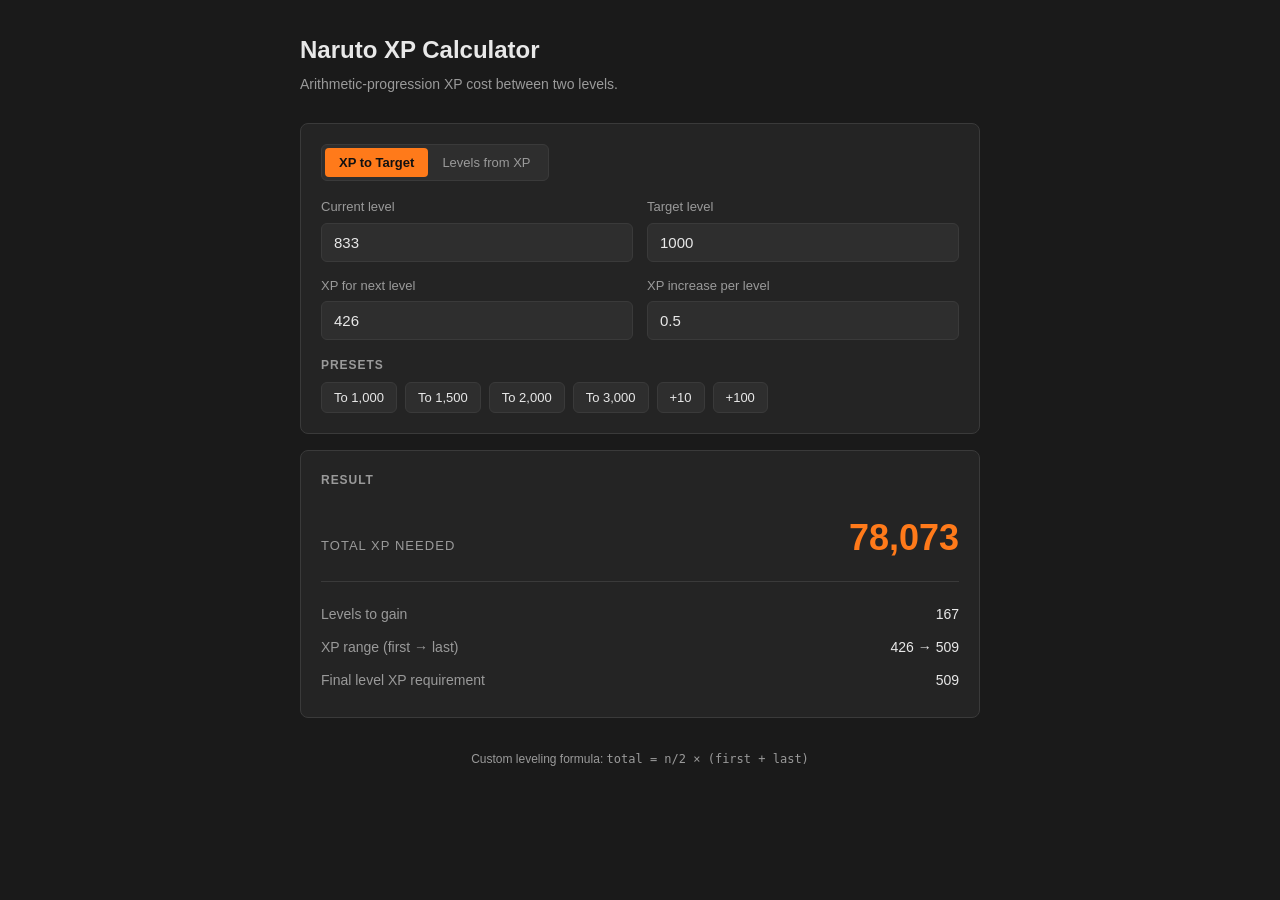
==== index.html @ 1e973842 "Initial commit: Naruto XP calculator" ====
<!DOCTYPE html>
<html lang="en">
<head>
  <meta charset="UTF-8">
  <meta name="viewport" content="width=device-width, initial-scale=1.0">
  <title>Naruto XP Calculator</title>
  <style>
    :root {
      --bg: #1a1a1a;
      --panel: #242424;
      --panel-2: #2e2e2e;
      --text: #e8e8e8;
      --muted: #9a9a9a;
      --accent: #ff7a1a;
      --border: #3a3a3a;
    }

    * { box-sizing: border-box; }

    html, body {
      margin: 0;
      padding: 0;
      background: var(--bg);
      color: var(--text);
      font-family: -apple-system, BlinkMacSystemFont, "Segoe UI", Roboto, sans-serif;
      line-height: 1.5;
    }

    .container {
      max-width: 720px;
      margin: 0 auto;
      padding: 32px 20px 64px;
    }

    header {
      margin-bottom: 28px;
    }

    h1 {
      margin: 0 0 6px;
      font-size: 24px;
      font-weight: 600;
    }

    .subtitle {
      color: var(--muted);
      font-size: 14px;
      margin: 0;
    }

    .card {
      background: var(--panel);
      border: 1px solid var(--border);
      border-radius: 8px;
      padding: 20px;
      margin-bottom: 16px;
    }

    .section-title {
      font-size: 12px;
      font-weight: 600;
      letter-spacing: 0.08em;
      text-transform: uppercase;
      color: var(--muted);
      margin: 0 0 14px;
    }

    .grid {
      display: grid;
      grid-template-columns: 1fr 1fr;
      gap: 14px;
    }

    .field {
      display: flex;
      flex-direction: column;
    }

    .field label {
      font-size: 13px;
      color: var(--muted);
      margin-bottom: 6px;
    }

    input[type="number"] {
      background: var(--panel-2);
      color: var(--text);
      border: 1px solid var(--border);
      border-radius: 6px;
      padding: 10px 12px;
      font-size: 15px;
      font-family: inherit;
      outline: none;
      transition: border-color 0.15s;
    }

    input[type="number"]:focus {
      border-color: var(--accent);
    }

    input[type="number"]::-webkit-outer-spin-button,
    input[type="number"]::-webkit-inner-spin-button {
      -webkit-appearance: none;
      margin: 0;
    }

    input[type="number"] {
      -moz-appearance: textfield;
    }

    .total-row {
      display: flex;
      justify-content: space-between;
      align-items: baseline;
      padding: 8px 0 16px;
      border-bottom: 1px solid var(--border);
      margin-bottom: 16px;
    }

    .total-label {
      color: var(--muted);
      font-size: 13px;
      text-transform: uppercase;
      letter-spacing: 0.08em;
    }

    .total-value {
      font-size: 36px;
      font-weight: 700;
      color: var(--accent);
      font-variant-numeric: tabular-nums;
    }

    .detail-row {
      display: flex;
      justify-content: space-between;
      padding: 6px 0;
      font-size: 14px;
    }

    .detail-label {
      color: var(--muted);
    }

    .detail-value {
      font-variant-numeric: tabular-nums;
      font-weight: 500;
    }

    .presets {
      display: flex;
      flex-wrap: wrap;
      gap: 8px;
      margin-top: 4px;
    }

    .preset-btn {
      background: var(--panel-2);
      color: var(--text);
      border: 1px solid var(--border);
      border-radius: 6px;
      padding: 7px 12px;
      font-size: 13px;
      cursor: pointer;
      font-family: inherit;
      transition: border-color 0.15s, background 0.15s;
    }

    .preset-btn:hover {
      border-color: var(--accent);
    }

    .mode-toggle {
      display: inline-flex;
      background: var(--panel-2);
      border: 1px solid var(--border);
      border-radius: 6px;
      padding: 3px;
      margin-bottom: 16px;
    }

    .mode-btn {
      background: transparent;
      color: var(--muted);
      border: none;
      padding: 7px 14px;
      font-size: 13px;
      cursor: pointer;
      border-radius: 4px;
      font-family: inherit;
    }

    .mode-btn.active {
      background: var(--accent);
      color: #111;
      font-weight: 600;
    }

    footer {
      text-align: center;
      color: var(--muted);
      font-size: 12px;
      margin-top: 32px;
    }

    @media (max-width: 520px) {
      .grid { grid-template-columns: 1fr; }
      .total-value { font-size: 28px; }
      h1 { font-size: 20px; }
    }
  </style>
</head>
<body>
  <div class="container">
    <header>
      <h1>Naruto XP Calculator</h1>
      <p class="subtitle">Arithmetic-progression XP cost between two levels.</p>
    </header>

    <div class="card">
      <div class="mode-toggle" role="tablist">
        <button class="mode-btn active" data-mode="forward" type="button">XP to Target</button>
        <button class="mode-btn" data-mode="reverse" type="button">Levels from XP</button>
      </div>

      <div class="grid">
        <div class="field">
          <label for="current">Current level</label>
          <input type="number" id="current" value="833" min="0" step="1">
        </div>
        <div class="field" id="targetField">
          <label for="target">Target level</label>
          <input type="number" id="target" value="1000" min="0" step="1">
        </div>
        <div class="field" id="xpBudgetField" style="display:none;">
          <label for="xpBudget">Available XP</label>
          <input type="number" id="xpBudget" value="63308" min="0" step="1">
        </div>
        <div class="field">
          <label for="nextXp">XP for next level</label>
          <input type="number" id="nextXp" value="426" min="0" step="0.5">
        </div>
        <div class="field">
          <label for="increase">XP increase per level</label>
          <input type="number" id="increase" value="0.5" step="0.1">
        </div>
      </div>

      <div style="margin-top:16px;">
        <div class="section-title" style="margin-bottom:8px;">Presets</div>
        <div class="presets" id="presets">
          <button class="preset-btn" data-target="1000" type="button">To 1,000</button>
          <button class="preset-btn" data-target="1500" type="button">To 1,500</button>
          <button class="preset-btn" data-target="2000" type="button">To 2,000</button>
          <button class="preset-btn" data-target="3000" type="button">To 3,000</button>
          <button class="preset-btn" data-delta="10" type="button">+10</button>
          <button class="preset-btn" data-delta="100" type="button">+100</button>
        </div>
      </div>
    </div>

    <div class="card">
      <div class="section-title">Result</div>
      <div class="total-row">
        <span class="total-label" id="totalLabel">Total XP Needed</span>
        <span class="total-value" id="total">0</span>
      </div>
      <div class="detail-row">
        <span class="detail-label">Levels to gain</span>
        <span class="detail-value" id="levels">0</span>
      </div>
      <div class="detail-row">
        <span class="detail-label">XP range (first → last)</span>
        <span class="detail-value" id="range">—</span>
      </div>
      <div class="detail-row">
        <span class="detail-label">Final level XP requirement</span>
        <span class="detail-value" id="final">0</span>
      </div>
      <div class="detail-row" id="reachedRow" style="display:none;">
        <span class="detail-label">Level reached</span>
        <span class="detail-value" id="reached">—</span>
      </div>
      <div class="detail-row" id="leftoverRow" style="display:none;">
        <span class="detail-label">Leftover XP</span>
        <span class="detail-value" id="leftover">0</span>
      </div>
    </div>

    <footer>Custom leveling formula: <code>total = n/2 × (first + last)</code></footer>
  </div>

  <script>
    const $ = (id) => document.getElementById(id);
    const fields = ['current','target','nextXp','increase','xpBudget'];
    const STORAGE_KEY = 'naruto-xp-calc-v1';

    let mode = 'forward';

    const fmt = (n, decimals = 0) => {
      if (!isFinite(n)) return '—';
      return Number(n).toLocaleString(undefined, {
        minimumFractionDigits: decimals,
        maximumFractionDigits: decimals
      });
    };

    const fmtXp = (n) => {
      const rounded = Math.round(n * 10) / 10;
      const decimals = Number.isInteger(rounded) ? 0 : 1;
      return fmt(rounded, decimals);
    };

    function calcForward() {
      const current = parseFloat($('current').value);
      const target = parseFloat($('target').value);
      const nextXp = parseFloat($('nextXp').value);
      const inc = parseFloat($('increase').value);

      const levels = Math.floor(target - current);
      if (!isFinite(levels) || levels <= 0 || !isFinite(nextXp) || !isFinite(inc)) {
        $('total').textContent = '0';
        $('levels').textContent = '0';
        $('range').textContent = '—';
        $('final').textContent = '0';
        return;
      }

      const first = nextXp;
      const last = nextXp + (levels - 1) * inc;
      const total = levels * (first + last) / 2;

      $('total').textContent = fmt(Math.ceil(total));
      $('levels').textContent = fmt(levels);
      $('range').textContent = `${fmtXp(first)} → ${fmtXp(last)}`;
      $('final').textContent = fmtXp(last);
    }

    function calcReverse() {
      const current = parseFloat($('current').value);
      const budget = parseFloat($('xpBudget').value);
      const nextXp = parseFloat($('nextXp').value);
      const inc = parseFloat($('increase').value);

      if (!isFinite(budget) || budget < 0 || !isFinite(nextXp) || !isFinite(inc)) {
        $('total').textContent = '0';
        $('levels').textContent = '0';
        $('range').textContent = '—';
        $('final').textContent = '0';
        $('reached').textContent = '—';
        $('leftover').textContent = '0';
        return;
      }

      // Solve largest n where n * (2*first + (n-1)*inc) / 2 <= budget
      // i.e. inc*n^2 + (2*first - inc)*n - 2*budget <= 0
      let n;
      if (inc === 0) {
        n = nextXp > 0 ? Math.floor(budget / nextXp) : 0;
      } else {
        const a = inc;
        const b = 2 * nextXp - inc;
        const c = -2 * budget;
        const disc = b * b - 4 * a * c;
        if (disc < 0) {
          n = 0;
        } else {
          n = Math.floor((-b + Math.sqrt(disc)) / (2 * a));
        }
      }
      if (n < 0) n = 0;

      const first = nextXp;
      const last = n > 0 ? nextXp + (n - 1) * inc : 0;
      const spent = n > 0 ? n * (first + last) / 2 : 0;
      const leftover = budget - spent;

      $('total').textContent = fmt(Math.floor(spent));
      $('levels').textContent = fmt(n);
      $('range').textContent = n > 0 ? `${fmtXp(first)} → ${fmtXp(last)}` : '—';
      $('final').textContent = n > 0 ? fmtXp(last) : '0';
      $('reached').textContent = fmt(current + n);
      $('leftover').textContent = fmtXp(leftover);
    }

    function recalc() {
      if (mode === 'forward') calcForward(); else calcReverse();
      save();
    }

    function save() {
      const data = {};
      fields.forEach(f => { const el = $(f); if (el) data[f] = el.value; });
      data.mode = mode;
      try { localStorage.setItem(STORAGE_KEY, JSON.stringify(data)); } catch (e) {}
    }

    function load() {
      try {
        const raw = localStorage.getItem(STORAGE_KEY);
        if (!raw) return;
        const data = JSON.parse(raw);
        fields.forEach(f => { if (data[f] !== undefined && $(f)) $(f).value = data[f]; });
        if (data.mode) setMode(data.mode, false);
      } catch (e) {}
    }

    function setMode(newMode, doRecalc = true) {
      mode = newMode;
      document.querySelectorAll('.mode-btn').forEach(btn => {
        btn.classList.toggle('active', btn.dataset.mode === mode);
      });
      if (mode === 'forward') {
        $('targetField').style.display = '';
        $('xpBudgetField').style.display = 'none';
        $('totalLabel').textContent = 'Total XP Needed';
        $('reachedRow').style.display = 'none';
        $('leftoverRow').style.display = 'none';
      } else {
        $('targetField').style.display = 'none';
        $('xpBudgetField').style.display = '';
        $('totalLabel').textContent = 'XP Spent';
        $('reachedRow').style.display = '';
        $('leftoverRow').style.display = '';
      }
      if (doRecalc) recalc();
    }

    fields.forEach(f => {
      const el = $(f);
      if (el) el.addEventListener('input', recalc);
    });

    document.querySelectorAll('.mode-btn').forEach(btn => {
      btn.addEventListener('click', () => setMode(btn.dataset.mode));
    });

    document.querySelectorAll('#presets .preset-btn').forEach(btn => {
      btn.addEventListener('click', () => {
        if (btn.dataset.target) {
          $('target').value = btn.dataset.target;
          if (mode !== 'forward') setMode('forward', false);
        } else if (btn.dataset.delta) {
          const cur = parseFloat($('current').value) || 0;
          $('target').value = cur + parseInt(btn.dataset.delta, 10);
          if (mode !== 'forward') setMode('forward', false);
        }
        recalc();
      });
    });

    load();
    recalc();
  </script>
</body>
</html>
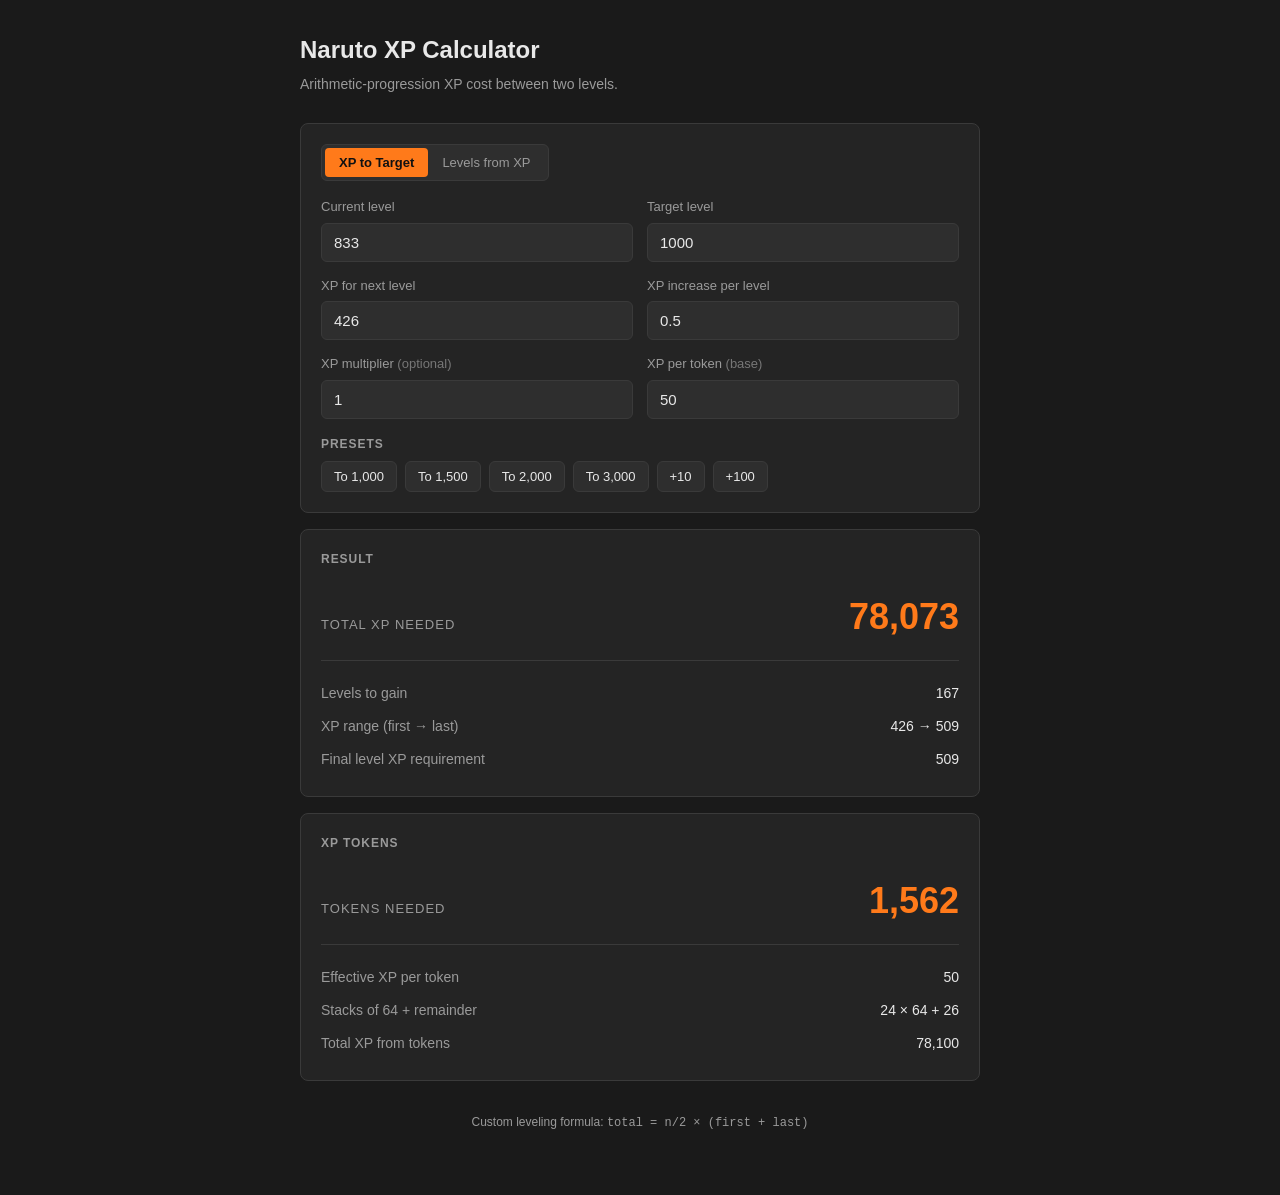
==== commit 6c48449c: "Add XP multiplier and 50-XP token calculator (stacks of 64)" ====
--- a/index.html
+++ b/index.html
@@ -244,6 +244,14 @@
           <label for="increase">XP increase per level</label>
           <input type="number" id="increase" value="0.5" step="0.1">
         </div>
+        <div class="field">
+          <label for="multiplier">XP multiplier <span style="opacity:0.7;">(optional)</span></label>
+          <input type="number" id="multiplier" value="1" min="0.01" step="0.1">
+        </div>
+        <div class="field">
+          <label for="tokenXp">XP per token <span style="opacity:0.7;">(base)</span></label>
+          <input type="number" id="tokenXp" value="50" min="0.01" step="1">
+        </div>
       </div>
 
       <div style="margin-top:16px;">
@@ -287,12 +295,32 @@
       </div>
     </div>
 
+    <div class="card">
+      <div class="section-title">XP Tokens</div>
+      <div class="total-row">
+        <span class="total-label">Tokens Needed</span>
+        <span class="total-value" id="tokens">0</span>
+      </div>
+      <div class="detail-row">
+        <span class="detail-label">Effective XP per token</span>
+        <span class="detail-value" id="effXp">50</span>
+      </div>
+      <div class="detail-row">
+        <span class="detail-label">Stacks of 64 + remainder</span>
+        <span class="detail-value" id="stacks">0</span>
+      </div>
+      <div class="detail-row">
+        <span class="detail-label">Total XP from tokens</span>
+        <span class="detail-value" id="tokenXpTotal">0</span>
+      </div>
+    </div>
+
     <footer>Custom leveling formula: <code>total = n/2 × (first + last)</code></footer>
   </div>
 
   <script>
     const $ = (id) => document.getElementById(id);
-    const fields = ['current','target','nextXp','increase','xpBudget'];
+    const fields = ['current','target','nextXp','increase','xpBudget','multiplier','tokenXp'];
     const STORAGE_KEY = 'naruto-xp-calc-v1';
 
     let mode = 'forward';
@@ -383,8 +411,36 @@
       $('leftover').textContent = fmtXp(leftover);
     }
 
+    function calcTokens() {
+      const rawTotal = parseFloat($('total').textContent.replace(/,/g, '')) || 0;
+      const mult = parseFloat($('multiplier').value);
+      const base = parseFloat($('tokenXp').value);
+      const effective = (isFinite(mult) && isFinite(base) && mult > 0 && base > 0) ? base * mult : 0;
+
+      $('effXp').textContent = effective > 0 ? fmtXp(effective) : '—';
+
+      if (effective <= 0 || rawTotal <= 0) {
+        $('tokens').textContent = '0';
+        $('stacks').textContent = '0';
+        $('tokenXpTotal').textContent = '0';
+        return;
+      }
+
+      const tokens = Math.ceil(rawTotal / effective);
+      const stackCount = Math.floor(tokens / 64);
+      const remainder = tokens % 64;
+      const totalFromTokens = tokens * effective;
+
+      $('tokens').textContent = fmt(tokens);
+      $('stacks').textContent = stackCount > 0
+        ? `${fmt(stackCount)} × 64${remainder > 0 ? ` + ${fmt(remainder)}` : ''}`
+        : `${fmt(remainder)}`;
+      $('tokenXpTotal').textContent = fmtXp(totalFromTokens);
+    }
+
     function recalc() {
       if (mode === 'forward') calcForward(); else calcReverse();
+      calcTokens();
       save();
     }
 
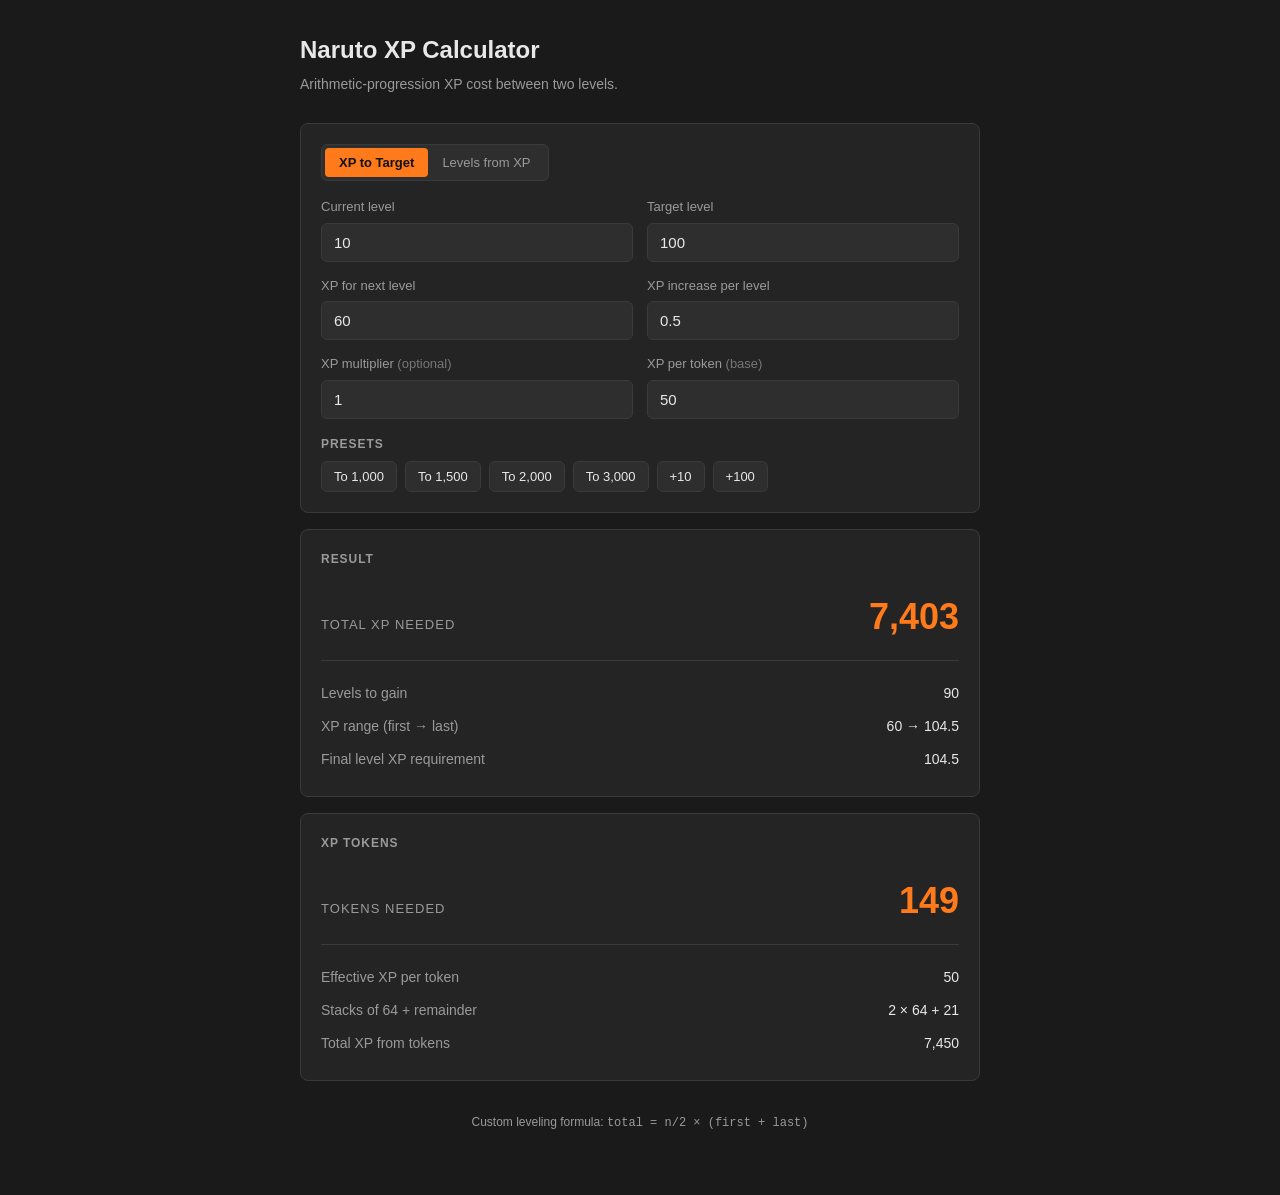
==== commit 1ad6eb40: "Improved default xp and level values" ====
--- a/index.html
+++ b/index.html
@@ -226,19 +226,19 @@
       <div class="grid">
         <div class="field">
           <label for="current">Current level</label>
-          <input type="number" id="current" value="833" min="0" step="1">
+          <input type="number" id="current" value="10" min="0" step="1">
         </div>
         <div class="field" id="targetField">
           <label for="target">Target level</label>
-          <input type="number" id="target" value="1000" min="0" step="1">
+          <input type="number" id="target" value="100" min="0" step="1">
         </div>
         <div class="field" id="xpBudgetField" style="display:none;">
           <label for="xpBudget">Available XP</label>
-          <input type="number" id="xpBudget" value="63308" min="0" step="1">
+          <input type="number" id="xpBudget" value="0" min="0" step="1">
         </div>
         <div class="field">
           <label for="nextXp">XP for next level</label>
-          <input type="number" id="nextXp" value="426" min="0" step="0.5">
+          <input type="number" id="nextXp" value="60" min="0" step="0.5">
         </div>
         <div class="field">
           <label for="increase">XP increase per level</label>
@@ -324,6 +324,7 @@
     const STORAGE_KEY = 'naruto-xp-calc-v1';
 
     let mode = 'forward';
+    let lastTotalXp = 0;
 
     const fmt = (n, decimals = 0) => {
       if (!isFinite(n)) return '—';
@@ -347,6 +348,7 @@
 
       const levels = Math.floor(target - current);
       if (!isFinite(levels) || levels <= 0 || !isFinite(nextXp) || !isFinite(inc)) {
+        lastTotalXp = 0;
         $('total').textContent = '0';
         $('levels').textContent = '0';
         $('range').textContent = '—';
@@ -358,7 +360,8 @@
       const last = nextXp + (levels - 1) * inc;
       const total = levels * (first + last) / 2;
 
-      $('total').textContent = fmt(Math.ceil(total));
+      lastTotalXp = Math.ceil(total);
+      $('total').textContent = fmt(lastTotalXp);
       $('levels').textContent = fmt(levels);
       $('range').textContent = `${fmtXp(first)} → ${fmtXp(last)}`;
       $('final').textContent = fmtXp(last);
@@ -371,6 +374,7 @@
       const inc = parseFloat($('increase').value);
 
       if (!isFinite(budget) || budget < 0 || !isFinite(nextXp) || !isFinite(inc)) {
+        lastTotalXp = 0;
         $('total').textContent = '0';
         $('levels').textContent = '0';
         $('range').textContent = '—';
@@ -403,7 +407,8 @@
       const spent = n > 0 ? n * (first + last) / 2 : 0;
       const leftover = budget - spent;
 
-      $('total').textContent = fmt(Math.floor(spent));
+      lastTotalXp = Math.floor(spent);
+      $('total').textContent = fmt(lastTotalXp);
       $('levels').textContent = fmt(n);
       $('range').textContent = n > 0 ? `${fmtXp(first)} → ${fmtXp(last)}` : '—';
       $('final').textContent = n > 0 ? fmtXp(last) : '0';
@@ -412,7 +417,7 @@
     }
 
     function calcTokens() {
-      const rawTotal = parseFloat($('total').textContent.replace(/,/g, '')) || 0;
+      const rawTotal = lastTotalXp;
       const mult = parseFloat($('multiplier').value);
       const base = parseFloat($('tokenXp').value);
       const effective = (isFinite(mult) && isFinite(base) && mult > 0 && base > 0) ? base * mult : 0;
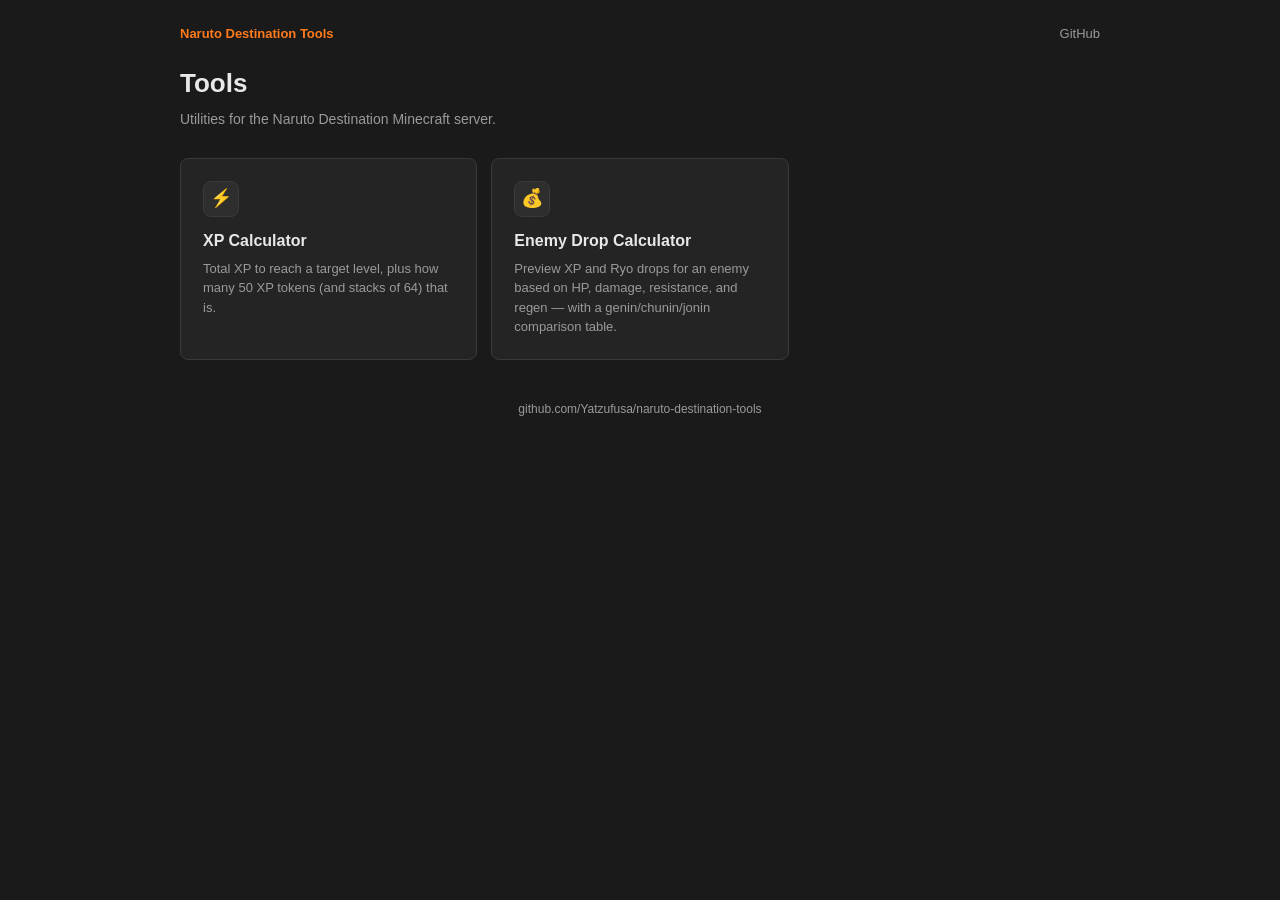
==== commit a6497fa9: "Restructure as tools hub: landing page + xp-calculator + loot-calculator - Add landing index.html wi" ====
--- a/index.html
+++ b/index.html
@@ -3,515 +3,38 @@
 <head>
   <meta charset="UTF-8">
   <meta name="viewport" content="width=device-width, initial-scale=1.0">
-  <title>Naruto XP Calculator</title>
-  <style>
-    :root {
-      --bg: #1a1a1a;
-      --panel: #242424;
-      --panel-2: #2e2e2e;
-      --text: #e8e8e8;
-      --muted: #9a9a9a;
-      --accent: #ff7a1a;
-      --border: #3a3a3a;
-    }
-
-    * { box-sizing: border-box; }
-
-    html, body {
-      margin: 0;
-      padding: 0;
-      background: var(--bg);
-      color: var(--text);
-      font-family: -apple-system, BlinkMacSystemFont, "Segoe UI", Roboto, sans-serif;
-      line-height: 1.5;
-    }
-
-    .container {
-      max-width: 720px;
-      margin: 0 auto;
-      padding: 32px 20px 64px;
-    }
-
-    header {
-      margin-bottom: 28px;
-    }
-
-    h1 {
-      margin: 0 0 6px;
-      font-size: 24px;
-      font-weight: 600;
-    }
-
-    .subtitle {
-      color: var(--muted);
-      font-size: 14px;
-      margin: 0;
-    }
-
-    .card {
-      background: var(--panel);
-      border: 1px solid var(--border);
-      border-radius: 8px;
-      padding: 20px;
-      margin-bottom: 16px;
-    }
-
-    .section-title {
-      font-size: 12px;
-      font-weight: 600;
-      letter-spacing: 0.08em;
-      text-transform: uppercase;
-      color: var(--muted);
-      margin: 0 0 14px;
-    }
-
-    .grid {
-      display: grid;
-      grid-template-columns: 1fr 1fr;
-      gap: 14px;
-    }
-
-    .field {
-      display: flex;
-      flex-direction: column;
-    }
-
-    .field label {
-      font-size: 13px;
-      color: var(--muted);
-      margin-bottom: 6px;
-    }
-
-    input[type="number"] {
-      background: var(--panel-2);
-      color: var(--text);
-      border: 1px solid var(--border);
-      border-radius: 6px;
-      padding: 10px 12px;
-      font-size: 15px;
-      font-family: inherit;
-      outline: none;
-      transition: border-color 0.15s;
-    }
-
-    input[type="number"]:focus {
-      border-color: var(--accent);
-    }
-
-    input[type="number"]::-webkit-outer-spin-button,
-    input[type="number"]::-webkit-inner-spin-button {
-      -webkit-appearance: none;
-      margin: 0;
-    }
-
-    input[type="number"] {
-      -moz-appearance: textfield;
-    }
-
-    .total-row {
-      display: flex;
-      justify-content: space-between;
-      align-items: baseline;
-      padding: 8px 0 16px;
-      border-bottom: 1px solid var(--border);
-      margin-bottom: 16px;
-    }
-
-    .total-label {
-      color: var(--muted);
-      font-size: 13px;
-      text-transform: uppercase;
-      letter-spacing: 0.08em;
-    }
-
-    .total-value {
-      font-size: 36px;
-      font-weight: 700;
-      color: var(--accent);
-      font-variant-numeric: tabular-nums;
-    }
-
-    .detail-row {
-      display: flex;
-      justify-content: space-between;
-      padding: 6px 0;
-      font-size: 14px;
-    }
-
-    .detail-label {
-      color: var(--muted);
-    }
-
-    .detail-value {
-      font-variant-numeric: tabular-nums;
-      font-weight: 500;
-    }
-
-    .presets {
-      display: flex;
-      flex-wrap: wrap;
-      gap: 8px;
-      margin-top: 4px;
-    }
-
-    .preset-btn {
-      background: var(--panel-2);
-      color: var(--text);
-      border: 1px solid var(--border);
-      border-radius: 6px;
-      padding: 7px 12px;
-      font-size: 13px;
-      cursor: pointer;
-      font-family: inherit;
-      transition: border-color 0.15s, background 0.15s;
-    }
-
-    .preset-btn:hover {
-      border-color: var(--accent);
-    }
-
-    .mode-toggle {
-      display: inline-flex;
-      background: var(--panel-2);
-      border: 1px solid var(--border);
-      border-radius: 6px;
-      padding: 3px;
-      margin-bottom: 16px;
-    }
-
-    .mode-btn {
-      background: transparent;
-      color: var(--muted);
-      border: none;
-      padding: 7px 14px;
-      font-size: 13px;
-      cursor: pointer;
-      border-radius: 4px;
-      font-family: inherit;
-    }
-
-    .mode-btn.active {
-      background: var(--accent);
-      color: #111;
-      font-weight: 600;
-    }
-
-    footer {
-      text-align: center;
-      color: var(--muted);
-      font-size: 12px;
-      margin-top: 32px;
-    }
-
-    @media (max-width: 520px) {
-      .grid { grid-template-columns: 1fr; }
-      .total-value { font-size: 28px; }
-      h1 { font-size: 20px; }
-    }
-  </style>
+  <title>Naruto Destination Tools</title>
+  <link rel="stylesheet" href="assets/shared.css">
 </head>
 <body>
   <div class="container">
-    <header>
-      <h1>Naruto XP Calculator</h1>
-      <p class="subtitle">Arithmetic-progression XP cost between two levels.</p>
+    <nav class="site-nav">
+      <span class="brand">Naruto Destination Tools</span>
+      <a href="https://github.com/Yatzufusa/naruto-destination-tools" target="_blank" rel="noopener">GitHub</a>
+    </nav>
+
+    <header class="page-header">
+      <h1>Tools</h1>
+      <p class="subtitle">Utilities for the Naruto Destination Minecraft server.</p>
     </header>
 
-    <div class="card">
-      <div class="mode-toggle" role="tablist">
-        <button class="mode-btn active" data-mode="forward" type="button">XP to Target</button>
-        <button class="mode-btn" data-mode="reverse" type="button">Levels from XP</button>
-      </div>
+    <section class="tools-grid">
+      <a class="tool-card" href="xp-calculator/">
+        <div class="tool-icon">⚡</div>
+        <h2>XP Calculator</h2>
+        <p>Total XP to reach a target level, plus how many 50 XP tokens (and stacks of 64) that is.</p>
+      </a>
 
-      <div class="grid">
-        <div class="field">
-          <label for="current">Current level</label>
-          <input type="number" id="current" value="10" min="0" step="1">
-        </div>
-        <div class="field" id="targetField">
-          <label for="target">Target level</label>
-          <input type="number" id="target" value="100" min="0" step="1">
-        </div>
-        <div class="field" id="xpBudgetField" style="display:none;">
-          <label for="xpBudget">Available XP</label>
-          <input type="number" id="xpBudget" value="0" min="0" step="1">
-        </div>
-        <div class="field">
-          <label for="nextXp">XP for next level</label>
-          <input type="number" id="nextXp" value="60" min="0" step="0.5">
-        </div>
-        <div class="field">
-          <label for="increase">XP increase per level</label>
-          <input type="number" id="increase" value="0.5" step="0.1">
-        </div>
-        <div class="field">
-          <label for="multiplier">XP multiplier <span style="opacity:0.7;">(optional)</span></label>
-          <input type="number" id="multiplier" value="1" min="0.01" step="0.1">
-        </div>
-        <div class="field">
-          <label for="tokenXp">XP per token <span style="opacity:0.7;">(base)</span></label>
-          <input type="number" id="tokenXp" value="50" min="0.01" step="1">
-        </div>
-      </div>
+      <a class="tool-card" href="loot-calculator/">
+        <div class="tool-icon">💰</div>
+        <h2>Enemy Drop Calculator</h2>
+        <p>Preview XP and Ryo drops for an enemy based on HP, damage, resistance, and regen — with a genin/chunin/jonin comparison table.</p>
+      </a>
+    </section>
 
-      <div style="margin-top:16px;">
-        <div class="section-title" style="margin-bottom:8px;">Presets</div>
-        <div class="presets" id="presets">
-          <button class="preset-btn" data-target="1000" type="button">To 1,000</button>
-          <button class="preset-btn" data-target="1500" type="button">To 1,500</button>
-          <button class="preset-btn" data-target="2000" type="button">To 2,000</button>
-          <button class="preset-btn" data-target="3000" type="button">To 3,000</button>
-          <button class="preset-btn" data-delta="10" type="button">+10</button>
-          <button class="preset-btn" data-delta="100" type="button">+100</button>
-        </div>
-      </div>
-    </div>
-
-    <div class="card">
-      <div class="section-title">Result</div>
-      <div class="total-row">
-        <span class="total-label" id="totalLabel">Total XP Needed</span>
-        <span class="total-value" id="total">0</span>
-      </div>
-      <div class="detail-row">
-        <span class="detail-label">Levels to gain</span>
-        <span class="detail-value" id="levels">0</span>
-      </div>
-      <div class="detail-row">
-        <span class="detail-label">XP range (first → last)</span>
-        <span class="detail-value" id="range">—</span>
-      </div>
-      <div class="detail-row">
-        <span class="detail-label">Final level XP requirement</span>
-        <span class="detail-value" id="final">0</span>
-      </div>
-      <div class="detail-row" id="reachedRow" style="display:none;">
-        <span class="detail-label">Level reached</span>
-        <span class="detail-value" id="reached">—</span>
-      </div>
-      <div class="detail-row" id="leftoverRow" style="display:none;">
-        <span class="detail-label">Leftover XP</span>
-        <span class="detail-value" id="leftover">0</span>
-      </div>
-    </div>
-
-    <div class="card">
-      <div class="section-title">XP Tokens</div>
-      <div class="total-row">
-        <span class="total-label">Tokens Needed</span>
-        <span class="total-value" id="tokens">0</span>
-      </div>
-      <div class="detail-row">
-        <span class="detail-label">Effective XP per token</span>
-        <span class="detail-value" id="effXp">50</span>
-      </div>
-      <div class="detail-row">
-        <span class="detail-label">Stacks of 64 + remainder</span>
-        <span class="detail-value" id="stacks">0</span>
-      </div>
-      <div class="detail-row">
-        <span class="detail-label">Total XP from tokens</span>
-        <span class="detail-value" id="tokenXpTotal">0</span>
-      </div>
-    </div>
-
-    <footer>Custom leveling formula: <code>total = n/2 × (first + last)</code></footer>
+    <footer class="site-footer">
+      <a href="https://github.com/Yatzufusa/naruto-destination-tools" target="_blank" rel="noopener">github.com/Yatzufusa/naruto-destination-tools</a>
+    </footer>
   </div>
-
-  <script>
-    const $ = (id) => document.getElementById(id);
-    const fields = ['current','target','nextXp','increase','xpBudget','multiplier','tokenXp'];
-    const STORAGE_KEY = 'naruto-xp-calc-v1';
-
-    let mode = 'forward';
-    let lastTotalXp = 0;
-
-    const fmt = (n, decimals = 0) => {
-      if (!isFinite(n)) return '—';
-      return Number(n).toLocaleString(undefined, {
-        minimumFractionDigits: decimals,
-        maximumFractionDigits: decimals
-      });
-    };
-
-    const fmtXp = (n) => {
-      const rounded = Math.round(n * 10) / 10;
-      const decimals = Number.isInteger(rounded) ? 0 : 1;
-      return fmt(rounded, decimals);
-    };
-
-    function calcForward() {
-      const current = parseFloat($('current').value);
-      const target = parseFloat($('target').value);
-      const nextXp = parseFloat($('nextXp').value);
-      const inc = parseFloat($('increase').value);
-
-      const levels = Math.floor(target - current);
-      if (!isFinite(levels) || levels <= 0 || !isFinite(nextXp) || !isFinite(inc)) {
-        lastTotalXp = 0;
-        $('total').textContent = '0';
-        $('levels').textContent = '0';
-        $('range').textContent = '—';
-        $('final').textContent = '0';
-        return;
-      }
-
-      const first = nextXp;
-      const last = nextXp + (levels - 1) * inc;
-      const total = levels * (first + last) / 2;
-
-      lastTotalXp = Math.ceil(total);
-      $('total').textContent = fmt(lastTotalXp);
-      $('levels').textContent = fmt(levels);
-      $('range').textContent = `${fmtXp(first)} → ${fmtXp(last)}`;
-      $('final').textContent = fmtXp(last);
-    }
-
-    function calcReverse() {
-      const current = parseFloat($('current').value);
-      const budget = parseFloat($('xpBudget').value);
-      const nextXp = parseFloat($('nextXp').value);
-      const inc = parseFloat($('increase').value);
-
-      if (!isFinite(budget) || budget < 0 || !isFinite(nextXp) || !isFinite(inc)) {
-        lastTotalXp = 0;
-        $('total').textContent = '0';
-        $('levels').textContent = '0';
-        $('range').textContent = '—';
-        $('final').textContent = '0';
-        $('reached').textContent = '—';
-        $('leftover').textContent = '0';
-        return;
-      }
-
-      // Solve largest n where n * (2*first + (n-1)*inc) / 2 <= budget
-      // i.e. inc*n^2 + (2*first - inc)*n - 2*budget <= 0
-      let n;
-      if (inc === 0) {
-        n = nextXp > 0 ? Math.floor(budget / nextXp) : 0;
-      } else {
-        const a = inc;
-        const b = 2 * nextXp - inc;
-        const c = -2 * budget;
-        const disc = b * b - 4 * a * c;
-        if (disc < 0) {
-          n = 0;
-        } else {
-          n = Math.floor((-b + Math.sqrt(disc)) / (2 * a));
-        }
-      }
-      if (n < 0) n = 0;
-
-      const first = nextXp;
-      const last = n > 0 ? nextXp + (n - 1) * inc : 0;
-      const spent = n > 0 ? n * (first + last) / 2 : 0;
-      const leftover = budget - spent;
-
-      lastTotalXp = Math.floor(spent);
-      $('total').textContent = fmt(lastTotalXp);
-      $('levels').textContent = fmt(n);
-      $('range').textContent = n > 0 ? `${fmtXp(first)} → ${fmtXp(last)}` : '—';
-      $('final').textContent = n > 0 ? fmtXp(last) : '0';
-      $('reached').textContent = fmt(current + n);
-      $('leftover').textContent = fmtXp(leftover);
-    }
-
-    function calcTokens() {
-      const rawTotal = lastTotalXp;
-      const mult = parseFloat($('multiplier').value);
-      const base = parseFloat($('tokenXp').value);
-      const effective = (isFinite(mult) && isFinite(base) && mult > 0 && base > 0) ? base * mult : 0;
-
-      $('effXp').textContent = effective > 0 ? fmtXp(effective) : '—';
-
-      if (effective <= 0 || rawTotal <= 0) {
-        $('tokens').textContent = '0';
-        $('stacks').textContent = '0';
-        $('tokenXpTotal').textContent = '0';
-        return;
-      }
-
-      const tokens = Math.ceil(rawTotal / effective);
-      const stackCount = Math.floor(tokens / 64);
-      const remainder = tokens % 64;
-      const totalFromTokens = tokens * effective;
-
-      $('tokens').textContent = fmt(tokens);
-      $('stacks').textContent = stackCount > 0
-        ? `${fmt(stackCount)} × 64${remainder > 0 ? ` + ${fmt(remainder)}` : ''}`
-        : `${fmt(remainder)}`;
-      $('tokenXpTotal').textContent = fmtXp(totalFromTokens);
-    }
-
-    function recalc() {
-      if (mode === 'forward') calcForward(); else calcReverse();
-      calcTokens();
-      save();
-    }
-
-    function save() {
-      const data = {};
-      fields.forEach(f => { const el = $(f); if (el) data[f] = el.value; });
-      data.mode = mode;
-      try { localStorage.setItem(STORAGE_KEY, JSON.stringify(data)); } catch (e) {}
-    }
-
-    function load() {
-      try {
-        const raw = localStorage.getItem(STORAGE_KEY);
-        if (!raw) return;
-        const data = JSON.parse(raw);
-        fields.forEach(f => { if (data[f] !== undefined && $(f)) $(f).value = data[f]; });
-        if (data.mode) setMode(data.mode, false);
-      } catch (e) {}
-    }
-
-    function setMode(newMode, doRecalc = true) {
-      mode = newMode;
-      document.querySelectorAll('.mode-btn').forEach(btn => {
-        btn.classList.toggle('active', btn.dataset.mode === mode);
-      });
-      if (mode === 'forward') {
-        $('targetField').style.display = '';
-        $('xpBudgetField').style.display = 'none';
-        $('totalLabel').textContent = 'Total XP Needed';
-        $('reachedRow').style.display = 'none';
-        $('leftoverRow').style.display = 'none';
-      } else {
-        $('targetField').style.display = 'none';
-        $('xpBudgetField').style.display = '';
-        $('totalLabel').textContent = 'XP Spent';
-        $('reachedRow').style.display = '';
-        $('leftoverRow').style.display = '';
-      }
-      if (doRecalc) recalc();
-    }
-
-    fields.forEach(f => {
-      const el = $(f);
-      if (el) el.addEventListener('input', recalc);
-    });
-
-    document.querySelectorAll('.mode-btn').forEach(btn => {
-      btn.addEventListener('click', () => setMode(btn.dataset.mode));
-    });
-
-    document.querySelectorAll('#presets .preset-btn').forEach(btn => {
-      btn.addEventListener('click', () => {
-        if (btn.dataset.target) {
-          $('target').value = btn.dataset.target;
-          if (mode !== 'forward') setMode('forward', false);
-        } else if (btn.dataset.delta) {
-          const cur = parseFloat($('current').value) || 0;
-          $('target').value = cur + parseInt(btn.dataset.delta, 10);
-          if (mode !== 'forward') setMode('forward', false);
-        }
-        recalc();
-      });
-    });
-
-    load();
-    recalc();
-  </script>
 </body>
 </html>
--- a/assets/shared.css
+++ b/assets/shared.css
@@ -0,0 +1,176 @@
+:root {
+  --bg: #1a1a1a;
+  --panel: #242424;
+  --panel-2: #2e2e2e;
+  --text: #e8e8e8;
+  --muted: #9a9a9a;
+  --accent: #ff7a1a;
+  --border: #3a3a3a;
+
+  /* Aliases expected by the loot calculator source */
+  --color-background-primary: #242424;
+  --color-background-secondary: #2e2e2e;
+  --color-background-tertiary: #1a1a1a;
+  --color-border-primary: #4a4a4a;
+  --color-border-secondary: #5a5a5a;
+  --color-border-tertiary: #3a3a3a;
+  --color-text-primary: #e8e8e8;
+  --color-text-secondary: #c8c8c8;
+  --color-text-tertiary: #9a9a9a;
+  --color-text-success: #1D9E75;
+  --border-radius-md: 6px;
+  --border-radius-lg: 8px;
+  --font-mono: ui-monospace, SFMono-Regular, Menlo, Consolas, monospace;
+}
+
+* { box-sizing: border-box; }
+
+html, body {
+  margin: 0;
+  padding: 0;
+  background: var(--bg);
+  color: var(--text);
+  font-family: -apple-system, BlinkMacSystemFont, "Segoe UI", Roboto, sans-serif;
+  line-height: 1.5;
+}
+
+.container {
+  max-width: 960px;
+  margin: 0 auto;
+  padding: 24px 20px 64px;
+}
+
+.site-nav {
+  display: flex;
+  align-items: center;
+  justify-content: space-between;
+  margin-bottom: 20px;
+  font-size: 13px;
+}
+
+.site-nav a {
+  color: var(--muted);
+  text-decoration: none;
+  transition: color 0.15s;
+}
+
+.site-nav a:hover { color: var(--text); }
+
+.site-nav .brand {
+  color: var(--accent);
+  font-weight: 600;
+}
+
+header.page-header {
+  margin-bottom: 28px;
+}
+
+h1 {
+  margin: 0 0 6px;
+  font-size: 26px;
+  font-weight: 600;
+}
+
+.subtitle {
+  color: var(--muted);
+  font-size: 14px;
+  margin: 0;
+}
+
+.sr-only {
+  position: absolute;
+  width: 1px; height: 1px;
+  padding: 0; margin: -1px;
+  overflow: hidden;
+  clip: rect(0, 0, 0, 0);
+  white-space: nowrap;
+  border: 0;
+}
+
+/* Shared card surface */
+.card {
+  background: var(--panel);
+  border: 1px solid var(--border);
+  border-radius: 8px;
+  padding: 20px;
+  margin-bottom: 16px;
+}
+
+/* Shared buttons */
+button {
+  background: var(--panel-2);
+  color: var(--text);
+  border: 1px solid var(--border);
+  border-radius: 6px;
+  padding: 7px 12px;
+  font-size: 13px;
+  cursor: pointer;
+  font-family: inherit;
+  transition: border-color 0.15s, background 0.15s;
+}
+
+button:hover { border-color: var(--accent); }
+
+/* Landing page tool cards */
+.tools-grid {
+  display: grid;
+  grid-template-columns: repeat(auto-fill, minmax(260px, 1fr));
+  gap: 14px;
+}
+
+.tool-card {
+  display: block;
+  background: var(--panel);
+  border: 1px solid var(--border);
+  border-radius: 8px;
+  padding: 22px;
+  text-decoration: none;
+  color: inherit;
+  transition: border-color 0.15s, transform 0.15s;
+}
+
+.tool-card:hover {
+  border-color: var(--accent);
+  transform: translateY(-1px);
+}
+
+.tool-icon {
+  display: inline-flex;
+  align-items: center;
+  justify-content: center;
+  width: 36px;
+  height: 36px;
+  background: var(--panel-2);
+  border: 1px solid var(--border);
+  border-radius: 8px;
+  margin-bottom: 12px;
+  font-size: 18px;
+}
+
+.tool-card h2 {
+  margin: 0 0 6px;
+  font-size: 16px;
+  font-weight: 600;
+  color: var(--text);
+}
+
+.tool-card p {
+  margin: 0;
+  color: var(--muted);
+  font-size: 13px;
+  line-height: 1.5;
+}
+
+footer.site-footer {
+  text-align: center;
+  color: var(--muted);
+  font-size: 12px;
+  margin-top: 40px;
+}
+
+footer.site-footer a {
+  color: var(--muted);
+  text-decoration: none;
+}
+
+footer.site-footer a:hover { color: var(--text); }
